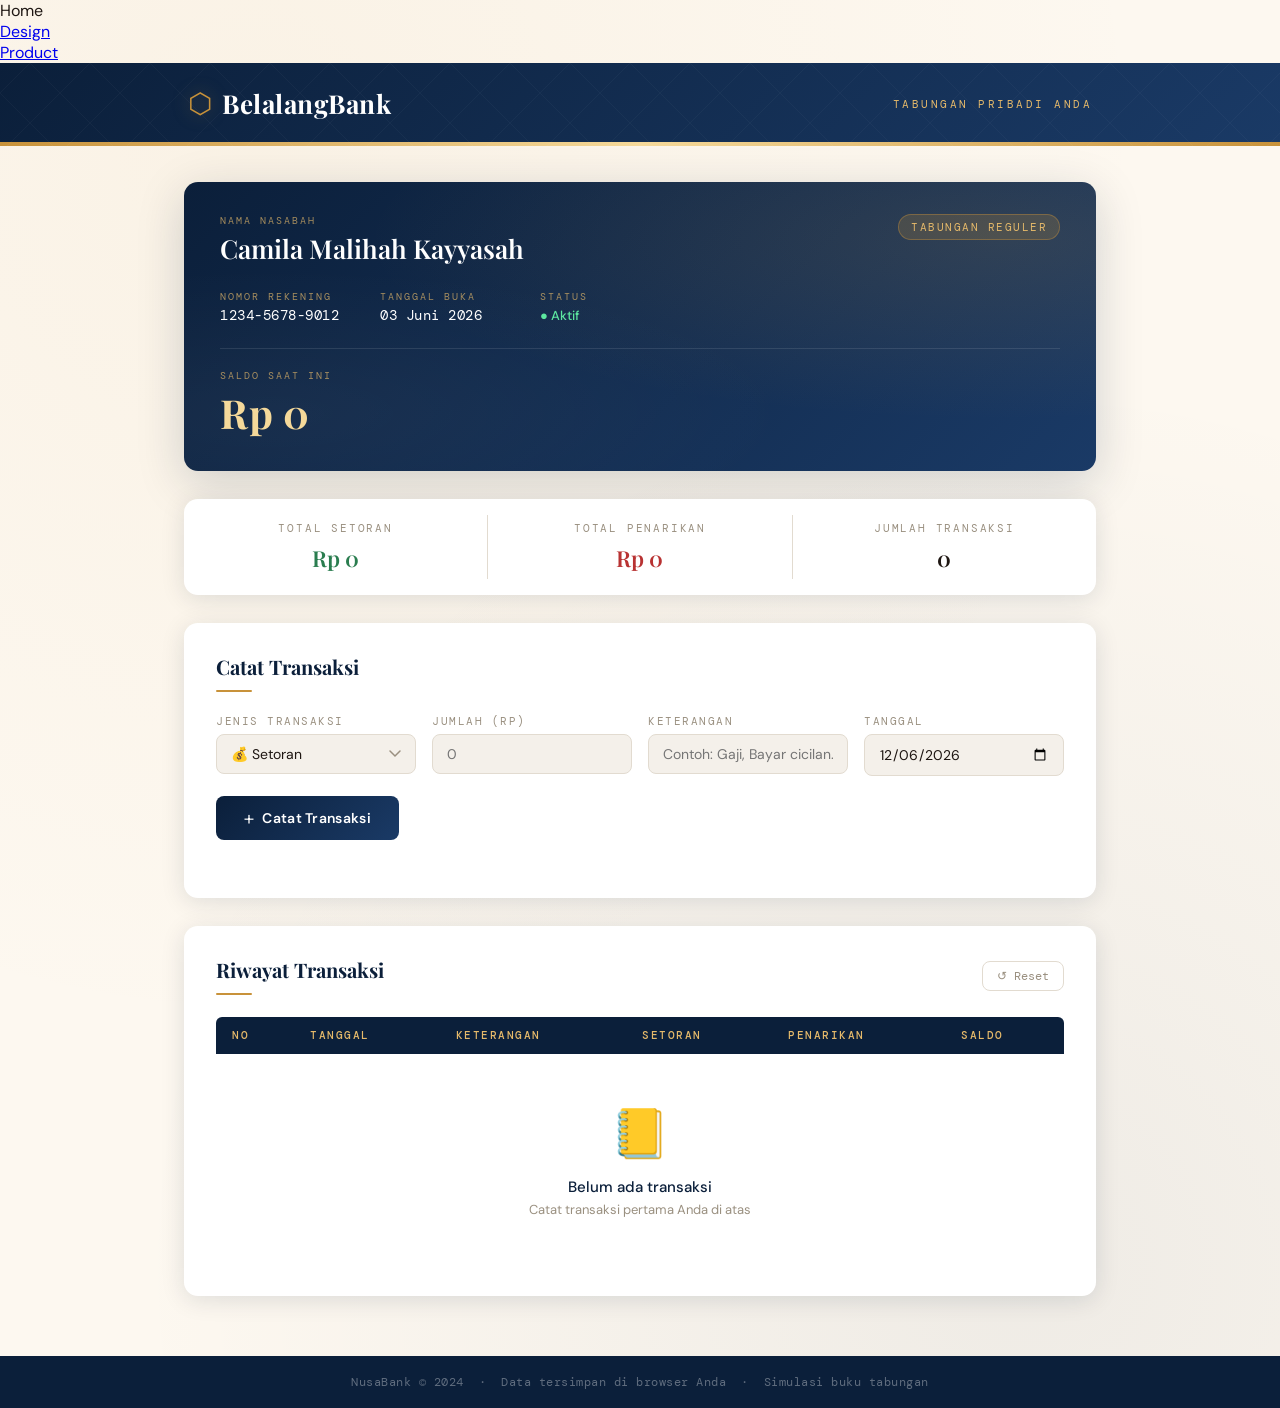
==== index.html @ 2fe3aa0e "Update index.html" ====
<!DOCTYPE html>
<html lang="id">
<head>
  <meta charset="UTF-8" />
  <meta name="viewport" content="width=device-width, initial-scale=1.0" />
  <title>Buku Tabungan – NusaBank</title>
  <link rel="stylesheet" href="style.css" />
  <link href="https://fonts.googleapis.com/css2?family=Playfair+Display:wght@400;600;700&family=DM+Mono:wght@300;400;500&family=DM+Sans:wght@300;400;500;600&display=swap" rel="stylesheet" />
</head>
<body>

<nav>
    <ul>
        <li><a>Home</a></li>
        <li><a href="design.html">Design</a></li>
        <li><a href="product.html">Product</a></li>
    </ul>
</nav>
  
        <!-- Load external JavaScript -->
        <script src="scripts.js"></script>
        
    </body>

</html>
  
  <!-- ═══════ HEADER ═══════ -->
  <header class="bank-header">
    <div class="header-inner">
      <div class="logo">
        <span class="logo-icon">⬡</span>
        <span class="logo-name">BelalangBank</span>
      </div>
      <div class="tagline">Tabungan Pribadi Anda</div>
    </div>
    <div class="header-strip"></div>
  </header>

  <main class="container">

    <!-- ═══════ KARTU AKUN ═══════ -->
    <section class="account-card">
      <div class="card-bg-pattern"></div>
      <div class="card-content">
        <div class="card-top">
          <div>
            <p class="label">Nama Nasabah</p>
            <h2 class="account-name" id="account-name"> Camila Malihah Kayyasah</h2>
          </div>
          <div class="account-badge">Tabungan Reguler</div>
        </div>
        <div class="card-mid">
          <div class="info-col">
            <p class="label">Nomor Rekening</p>
            <p class="mono" id="account-number">1234-5678-9012</p>
          </div>
          <div class="info-col">
            <p class="label">Tanggal Buka</p>
            <p class="mono" id="open-date">03 Juni 2026</p>
          </div>
          <div class="info-col">
            <p class="label">Status</p>
            <p class="status-active">● Aktif</p>
          </div>
        </div>
        <div class="saldo-wrap">
          <p class="label">Saldo Saat Ini</p>
          <p class="saldo" id="saldo-display">Rp 0</p>
        </div>
      </div>
    </section>

    <!-- ═══════ STATS ═══════ -->
    <section class="stats-row">
      <div class="stat-box">
        <p class="stat-label">Total Setoran</p>
        <p class="stat-value green" id="total-masuk">Rp 0</p>
      </div>
      <div class="stat-divider"></div>
      <div class="stat-box">
        <p class="stat-label">Total Penarikan</p>
        <p class="stat-value red" id="total-keluar">Rp 0</p>
      </div>
      <div class="stat-divider"></div>
      <div class="stat-box">
        <p class="stat-label">Jumlah Transaksi</p>
        <p class="stat-value" id="jumlah-transaksi">0</p>
      </div>
    </section>

    <!-- ═══════ FORM TRANSAKSI ═══════ -->
    <section class="form-section">
      <h3 class="section-title">Catat Transaksi</h3>
      <div class="form-grid">
        <div class="form-group">
          <label for="jenis">Jenis Transaksi</label>
          <select id="jenis">
            <option value="setoran">💰 Setoran</option>
            <option value="penarikan">💸 Penarikan</option>
          </select>
        </div>
        <div class="form-group">
          <label for="jumlah">Jumlah (Rp)</label>
          <input type="number" id="jumlah" placeholder="0" min="1000" step="1000" />
        </div>
        <div class="form-group">
          <label for="keterangan">Keterangan</label>
          <input type="text" id="keterangan" placeholder="Contoh: Gaji, Bayar cicilan..." maxlength="60" />
        </div>
        <div class="form-group">
          <label for="tanggal">Tanggal</label>
          <input type="date" id="tanggal" />
        </div>
      </div>
      <button class="btn-catat" id="btn-catat" onclick="tambahTransaksi()">
        <span class="btn-icon">+</span> Catat Transaksi
      </button>
      <p class="form-error" id="form-error"></p>
    </section>

    <!-- ═══════ RIWAYAT ═══════ -->
    <section class="riwayat-section">
      <div class="riwayat-header">
        <h3 class="section-title" style="margin:0">Riwayat Transaksi</h3>
        <button class="btn-reset" onclick="resetData()" title="Reset semua data">↺ Reset</button>
      </div>

      <!-- Tabel seperti buku tabungan asli -->
      <div class="table-wrap">
        <table class="passbook-table">
          <thead>
            <tr>
              <th>No</th>
              <th>Tanggal</th>
              <th>Keterangan</th>
              <th>Setoran</th>
              <th>Penarikan</th>
              <th>Saldo</th>
            </tr>
          </thead>
          <tbody id="tabel-transaksi">
            <!-- diisi JS -->
          </tbody>
        </table>
        <div class="empty-state" id="empty-state">
          <div class="empty-icon">📒</div>
          <p>Belum ada transaksi</p>
          <span>Catat transaksi pertama Anda di atas</span>
        </div>
      </div>
    </section>

  </main>

  <!-- ═══════ TOAST ═══════ -->
  <div class="toast" id="toast"></div>

  <!-- ═══════ FOOTER ═══════ -->
  <footer class="bank-footer">
    <p>NusaBank © 2024 &nbsp;·&nbsp; Data tersimpan di browser Anda &nbsp;·&nbsp; Simulasi buku tabungan</p>
  </footer>

  <script src="script.js"></script>
</body>
</html>
---- style.css ----
:root {
  --navy:    #0b1f3a;
  --navy-2:  #112a4d;
  --navy-3:  #1a3a66;
  --gold:    #c8923a;
  --gold-l:  #e5b96a;
  --gold-xl: #f5d99a;
  --cream:   #fdf8f0;
  --white:   #ffffff;
  --green:   #2a7d4f;
  --red:     #b83232;
  --gray-1:  #f4f0ea;
  --gray-2:  #e2dbd0;
  --gray-3:  #9a9080;
  --text:    #1e1612;
  --shadow:  0 4px 24px rgba(11,31,58,.12);
  --shadow-lg: 0 12px 48px rgba(11,31,58,.18);
  --radius:  14px;
  --radius-sm: 8px;
}

*, *::before, *::after { box-sizing: border-box; margin: 0; padding: 0; }

html { scroll-behavior: smooth; }

body {
  font-family: 'DM Sans', sans-serif;
  background: var(--cream);
  color: var(--text);
  min-height: 100vh;
  background-image:
    radial-gradient(circle at 20% 10%, rgba(200,146,58,.06) 0%, transparent 55%),
    radial-gradient(circle at 80% 90%, rgba(11,31,58,.06) 0%, transparent 55%);
}

/* ── HEADER ─────────────────────────── */
.bank-header {
  background: linear-gradient(135deg, var(--navy) 0%, var(--navy-3) 100%);
  padding: 22px 0 0;
  position: relative;
  overflow: hidden;
}
/* Place your CSS styles in this file */

.bank-header::before {
  content: '';
  position: absolute;
  inset: 0;
  background: url("data:image/svg+xml,%3Csvg width='60' height='60' xmlns='http://www.w3.org/2000/svg'%3E%3Cpath d='M30 0L60 30 30 60 0 30Z' fill='none' stroke='rgba(255,255,255,.03)' stroke-width='1'/%3E%3C/svg%3E");
  background-size: 60px 60px;
}
.header-inner {
  max-width: 960px;
  margin: 0 auto;
  padding: 0 28px 20px;
  display: flex;
  align-items: center;
  justify-content: space-between;
  position: relative;
}
.logo {
  display: flex;
  align-items: center;
  gap: 10px;
}
.logo-icon {
  font-size: 28px;
  color: var(--gold);
  filter: drop-shadow(0 0 8px rgba(200,146,58,.5));
}
.logo-name {
  font-family: 'Playfair Display', serif;
  font-size: 26px;
  font-weight: 700;
  color: var(--white);
  letter-spacing: .5px;
}
.tagline {
  font-family: 'DM Mono', monospace;
  font-size: 11px;
  color: var(--gold-l);
  letter-spacing: 2.5px;
  text-transform: uppercase;
}
.header-strip {
  height: 4px;
  background: linear-gradient(90deg, var(--gold), var(--gold-xl), var(--gold));
}

/* ── LAYOUT ──────────────────────────── */
.container {
  max-width: 960px;
  margin: 0 auto;
  padding: 36px 24px 60px;
  display: flex;
  flex-direction: column;
  gap: 28px;
}

/* ── ACCOUNT CARD ────────────────────── */
.account-card {
  background: linear-gradient(135deg, var(--navy) 0%, var(--navy-3) 100%);
  border-radius: var(--radius);
  overflow: hidden;
  position: relative;
  box-shadow: var(--shadow-lg);
  animation: slideDown .5s ease both;
}
@keyframes slideDown {
  from { opacity: 0; transform: translateY(-20px); }
  to   { opacity: 1; transform: translateY(0); }
}
.card-bg-pattern {
  position: absolute;
  inset: 0;
  background:
    radial-gradient(ellipse at 90% 20%, rgba(200,146,58,.15) 0%, transparent 55%),
    radial-gradient(ellipse at 10% 80%, rgba(255,255,255,.04) 0%, transparent 45%);
  pointer-events: none;
}
.card-content {
  position: relative;
  padding: 32px 36px;
  display: flex;
  flex-direction: column;
  gap: 24px;
}
.card-top {
  display: flex;
  align-items: flex-start;
  justify-content: space-between;
  gap: 16px;
}
.account-name {
  font-family: 'Playfair Display', serif;
  font-size: 26px;
  color: var(--white);
  font-weight: 600;
  margin-top: 4px;
}
.account-badge {
  background: rgba(200,146,58,.2);
  border: 1px solid rgba(200,146,58,.4);
  color: var(--gold-l);
  font-size: 11px;
  letter-spacing: 1.5px;
  text-transform: uppercase;
  padding: 5px 12px;
  border-radius: 20px;
  white-space: nowrap;
  font-family: 'DM Mono', monospace;
}
.card-mid {
  display: flex;
  gap: 40px;
  flex-wrap: wrap;
}
.info-col { min-width: 120px; }
.label {
  font-size: 10px;
  letter-spacing: 2px;
  text-transform: uppercase;
  color: var(--gold-l);
  opacity: .7;
  margin-bottom: 4px;
  font-family: 'DM Mono', monospace;
}
.account-card .label { color: var(--gold-l); }
.mono {
  font-family: 'DM Mono', monospace;
  font-size: 13.5px;
  color: var(--white);
  letter-spacing: .5px;
}
.status-active {
  color: #5de8a0;
  font-size: 13px;
  font-weight: 500;
  margin-top: 2px;
}
.saldo-wrap {
  border-top: 1px solid rgba(255,255,255,.1);
  padding-top: 20px;
}
.saldo {
  font-family: 'Playfair Display', serif;
  font-size: 40px;
  font-weight: 700;
  color: var(--gold-xl);
  letter-spacing: .5px;
  transition: all .4s ease;
}

/* ── STATS ───────────────────────────── */
.stats-row {
  display: flex;
  background: var(--white);
  border-radius: var(--radius);
  box-shadow: var(--shadow);
  overflow: hidden;
  animation: fadeIn .6s .1s ease both;
}
@keyframes fadeIn {
  from { opacity: 0; transform: translateY(12px); }
  to   { opacity: 1; transform: translateY(0); }
}
.stat-box {
  flex: 1;
  padding: 22px 24px;
  text-align: center;
}
.stat-label {
  font-size: 11px;
  letter-spacing: 1.8px;
  text-transform: uppercase;
  color: var(--gray-3);
  font-family: 'DM Mono', monospace;
  margin-bottom: 8px;
}
.stat-value {
  font-family: 'Playfair Display', serif;
  font-size: 22px;
  font-weight: 600;
  color: var(--text);
  transition: transform .3s ease;
}
.stat-value.green { color: var(--green); }
.stat-value.red   { color: var(--red); }
.stat-divider {
  width: 1px;
  background: var(--gray-2);
  margin: 16px 0;
}

/* ── FORM SECTION ────────────────────── */
.form-section {
  background: var(--white);
  border-radius: var(--radius);
  padding: 30px 32px;
  box-shadow: var(--shadow);
  animation: fadeIn .6s .15s ease both;
}
.section-title {
  font-family: 'Playfair Display', serif;
  font-size: 20px;
  color: var(--navy);
  margin-bottom: 22px;
  position: relative;
  padding-bottom: 12px;
}
.section-title::after {
  content: '';
  position: absolute;
  bottom: 0; left: 0;
  width: 36px; height: 2px;
  background: var(--gold);
  border-radius: 2px;
}
.form-grid {
  display: grid;
  grid-template-columns: repeat(auto-fit, minmax(180px, 1fr));
  gap: 16px;
  margin-bottom: 20px;
}
.form-group { display: flex; flex-direction: column; gap: 6px; }
.form-group label {
  font-size: 11px;
  letter-spacing: 1.5px;
  text-transform: uppercase;
  color: var(--gray-3);
  font-family: 'DM Mono', monospace;
}
.form-group input,
.form-group select {
  border: 1.5px solid var(--gray-2);
  border-radius: var(--radius-sm);
  padding: 10px 14px;
  font-family: 'DM Sans', sans-serif;
  font-size: 14px;
  color: var(--text);
  background: var(--gray-1);
  outline: none;
  transition: border-color .2s, box-shadow .2s, background .2s;
  appearance: none;
}
.form-group input:focus,
.form-group select:focus {
  border-color: var(--gold);
  background: var(--white);
  box-shadow: 0 0 0 3px rgba(200,146,58,.12);
}
.form-group select {
  background-image: url("data:image/svg+xml,%3Csvg xmlns='http://www.w3.org/2000/svg' width='12' height='8' viewBox='0 0 12 8'%3E%3Cpath d='M1 1l5 5 5-5' stroke='%239a9080' stroke-width='1.5' fill='none' stroke-linecap='round'/%3E%3C/svg%3E");
  background-repeat: no-repeat;
  background-position: right 14px center;
  padding-right: 38px;
}
.btn-catat {
  display: flex;
  align-items: center;
  gap: 8px;
  background: linear-gradient(135deg, var(--navy) 0%, var(--navy-3) 100%);
  color: var(--white);
  border: none;
  border-radius: var(--radius-sm);
  padding: 12px 28px;
  font-family: 'DM Sans', sans-serif;
  font-size: 14px;
  font-weight: 600;
  cursor: pointer;
  letter-spacing: .3px;
  transition: transform .2s, box-shadow .2s, background .2s;
  position: relative;
  overflow: hidden;
}
.btn-catat::after {
  content: '';
  position: absolute;
  inset: 0;
  background: linear-gradient(135deg, rgba(200,146,58,.25), transparent);
  opacity: 0;
  transition: opacity .2s;
}
.btn-catat:hover { transform: translateY(-2px); box-shadow: 0 6px 20px rgba(11,31,58,.25); }
.btn-catat:hover::after { opacity: 1; }
.btn-catat:active { transform: translateY(0); }
.btn-icon {
  font-size: 20px;
  font-weight: 300;
  line-height: 1;
}
.form-error {
  margin-top: 10px;
  font-size: 13px;
  color: var(--red);
  min-height: 18px;
  transition: opacity .2s;
}

/* ── RIWAYAT TABLE ───────────────────── */
.riwayat-section {
  background: var(--white);
  border-radius: var(--radius);
  padding: 30px 32px;
  box-shadow: var(--shadow);
  animation: fadeIn .6s .2s ease both;
}
.riwayat-header {
  display: flex;
  align-items: center;
  justify-content: space-between;
  margin-bottom: 22px;
}
.btn-reset {
  background: none;
  border: 1.5px solid var(--gray-2);
  color: var(--gray-3);
  border-radius: var(--radius-sm);
  padding: 6px 14px;
  font-size: 12px;
  font-family: 'DM Mono', monospace;
  cursor: pointer;
  transition: all .2s;
}
.btn-reset:hover { border-color: var(--red); color: var(--red); background: rgba(184,50,50,.05); }
.table-wrap { overflow-x: auto; }
.passbook-table {
  width: 100%;
  border-collapse: collapse;
  font-size: 13.5px;
}
.passbook-table thead tr {
  background: var(--navy);
}
.passbook-table thead th {
  color: var(--gold-l);
  font-family: 'DM Mono', monospace;
  font-size: 10.5px;
  font-weight: 500;
  letter-spacing: 1.5px;
  text-transform: uppercase;
  padding: 12px 16px;
  text-align: left;
  white-space: nowrap;
}
.passbook-table thead th:first-child { border-radius: 6px 0 0 0; }
.passbook-table thead th:last-child  { border-radius: 0 6px 0 0; }
.passbook-table tbody tr {
  border-bottom: 1px solid var(--gray-2);
  transition: background .15s;
  animation: rowIn .3s ease both;
}
@keyframes rowIn {
  from { opacity: 0; transform: translateX(-8px); }
  to   { opacity: 1; transform: translateX(0); }
}
.passbook-table tbody tr:hover { background: var(--gray-1); }
.passbook-table tbody tr:last-child { border-bottom: none; }
.passbook-table td {
  padding: 13px 16px;
  color: var(--text);
  vertical-align: middle;
}
.passbook-table td:first-child {
  font-family: 'DM Mono', monospace;
  color: var(--gray-3);
  font-size: 12px;
}
.passbook-table .td-date {
  font-family: 'DM Mono', monospace;
  font-size: 12.5px;
  white-space: nowrap;
}
.passbook-table .td-setoran { color: var(--green); font-family: 'DM Mono', monospace; font-weight: 500; }
.passbook-table .td-penarikan { color: var(--red); font-family: 'DM Mono', monospace; font-weight: 500; }
.passbook-table .td-saldo {
  font-family: 'DM Mono', monospace;
  font-weight: 500;
  color: var(--navy);
}
.passbook-table .td-ket { max-width: 180px; }

/* ── EMPTY STATE ─────────────────────── */
.empty-state {
  text-align: center;
  padding: 48px 20px;
  display: none;
}
.empty-state.show { display: block; }
.empty-icon { font-size: 48px; margin-bottom: 12px; }
.empty-state p { color: var(--navy); font-weight: 500; font-size: 15px; }
.empty-state span { color: var(--gray-3); font-size: 13px; margin-top: 4px; display: block; }

/* ── TOAST ───────────────────────────── */
.toast {
  position: fixed;
  bottom: 32px; left: 50%;
  transform: translateX(-50%) translateY(20px);
  background: var(--navy);
  color: var(--white);
  padding: 12px 24px;
  border-radius: 40px;
  font-size: 14px;
  opacity: 0;
  pointer-events: none;
  transition: opacity .3s, transform .3s;
  z-index: 999;
  white-space: nowrap;
  border-left: 3px solid var(--gold);
}
.toast.show {
  opacity: 1;
  transform: translateX(-50%) translateY(0);
}

/* ── FOOTER ──────────────────────────── */
.bank-footer {
  background: var(--navy);
  color: rgba(255,255,255,.35);
  text-align: center;
  font-size: 12px;
  font-family: 'DM Mono', monospace;
  padding: 18px;
  letter-spacing: .5px;
}

/* ── RESPONSIVE ──────────────────────── */
@media (max-width: 680px) {
  .card-content { padding: 24px 20px; }
  .form-section, .riwayat-section { padding: 24px 18px; }
  .saldo { font-size: 30px; }
  .account-name { font-size: 20px; }
  .card-mid { gap: 20px; }
  .stats-row { flex-direction: column; }
  .stat-divider { width: 100%; height: 1px; margin: 0 16px; }
  .tagline { display: none; }
  .form-grid { grid-template-columns: 1fr 1fr; }
  .passbook-table thead th, .passbook-table td { padding: 10px 10px; font-size: 12px; }
}
@media (max-width: 400px) {
  .form-grid { grid-template-columns: 1fr; }
}
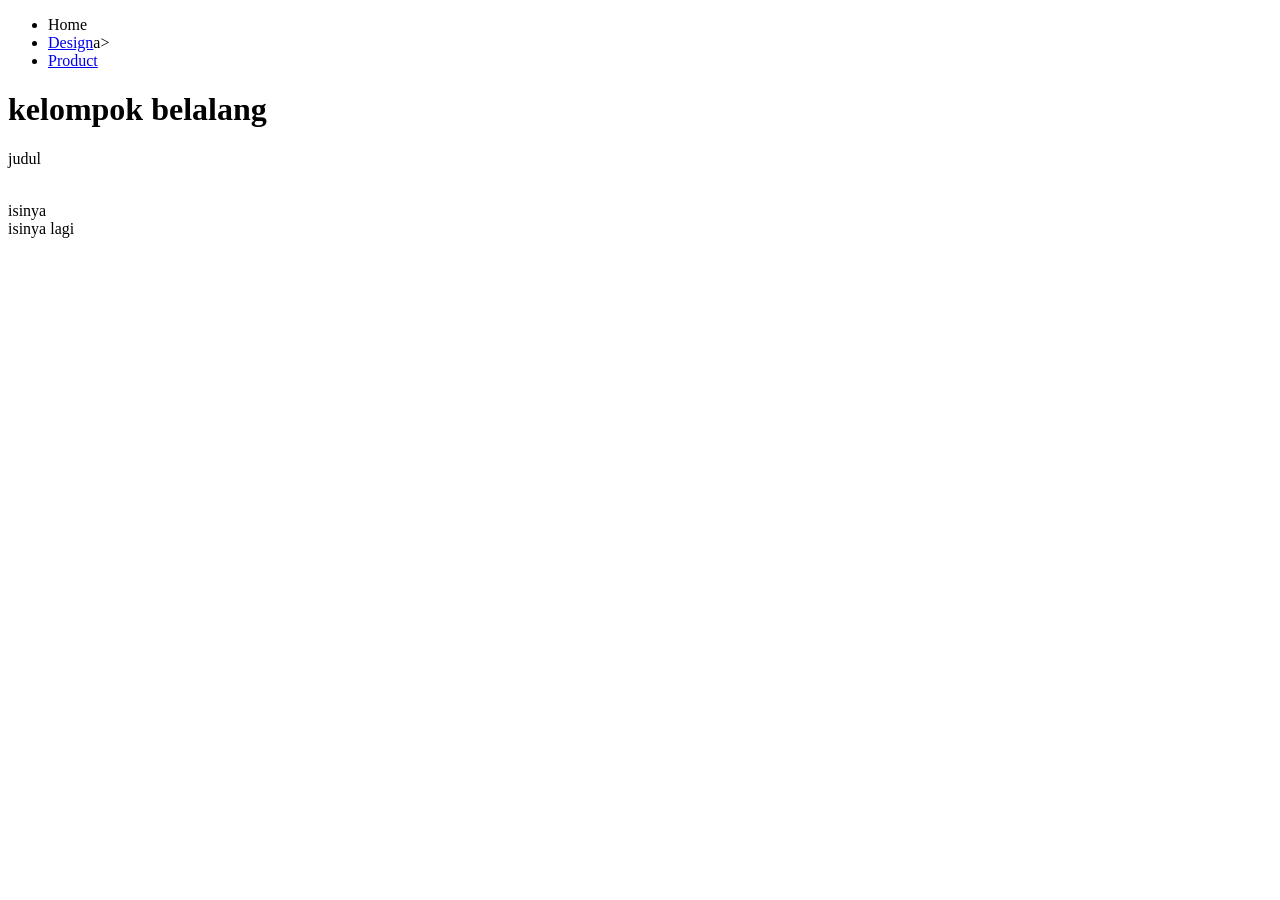
==== commit 8adc6b30: "Update index.html" ====
--- a/index.html
+++ b/index.html
@@ -1,165 +1,36 @@
-<!DOCTYPE html>
-<html lang="id">
-<head>
-  <meta charset="UTF-8" />
-  <meta name="viewport" content="width=device-width, initial-scale=1.0" />
-  <title>Buku Tabungan – NusaBank</title>
-  <link rel="stylesheet" href="style.css" />
-  <link href="https://fonts.googleapis.com/css2?family=Playfair+Display:wght@400;600;700&family=DM+Mono:wght@300;400;500&family=DM+Sans:wght@300;400;500;600&display=swap" rel="stylesheet" />
-</head>
-<body>
 
-<nav>
+<!doctype html>
+
+<html>
+    <head>
+        <meta charset="utf-8">
+
+        <title>Blank template</title>
+
+        <!-- Load external CSS styles -->
+        <link rel="stylesheet" href="styles.css">
+
+    </head>
+
+    <body>
     <ul>
         <li><a>Home</a></li>
-        <li><a href="design.html">Design</a></li>
-        <li><a href="product.html">Product</a></li>
+        <li><a href="design.html">Design</a>a></li>
+        <li><a href= "product.html">Product</a></li>
     </ul>
-</nav>
-  
+
+        <h1>kelompok belalang</h1>
+        <p> judul </p>
+        <br> isinya
+        <br> isinya lagi
+        </br>
+
+
+        
+
         <!-- Load external JavaScript -->
         <script src="scripts.js"></script>
         
     </body>
 
 </html>
-  
-  <!-- ═══════ HEADER ═══════ -->
-  <header class="bank-header">
-    <div class="header-inner">
-      <div class="logo">
-        <span class="logo-icon">⬡</span>
-        <span class="logo-name">BelalangBank</span>
-      </div>
-      <div class="tagline">Tabungan Pribadi Anda</div>
-    </div>
-    <div class="header-strip"></div>
-  </header>
-
-  <main class="container">
-
-    <!-- ═══════ KARTU AKUN ═══════ -->
-    <section class="account-card">
-      <div class="card-bg-pattern"></div>
-      <div class="card-content">
-        <div class="card-top">
-          <div>
-            <p class="label">Nama Nasabah</p>
-            <h2 class="account-name" id="account-name"> Camila Malihah Kayyasah</h2>
-          </div>
-          <div class="account-badge">Tabungan Reguler</div>
-        </div>
-        <div class="card-mid">
-          <div class="info-col">
-            <p class="label">Nomor Rekening</p>
-            <p class="mono" id="account-number">1234-5678-9012</p>
-          </div>
-          <div class="info-col">
-            <p class="label">Tanggal Buka</p>
-            <p class="mono" id="open-date">03 Juni 2026</p>
-          </div>
-          <div class="info-col">
-            <p class="label">Status</p>
-            <p class="status-active">● Aktif</p>
-          </div>
-        </div>
-        <div class="saldo-wrap">
-          <p class="label">Saldo Saat Ini</p>
-          <p class="saldo" id="saldo-display">Rp 0</p>
-        </div>
-      </div>
-    </section>
-
-    <!-- ═══════ STATS ═══════ -->
-    <section class="stats-row">
-      <div class="stat-box">
-        <p class="stat-label">Total Setoran</p>
-        <p class="stat-value green" id="total-masuk">Rp 0</p>
-      </div>
-      <div class="stat-divider"></div>
-      <div class="stat-box">
-        <p class="stat-label">Total Penarikan</p>
-        <p class="stat-value red" id="total-keluar">Rp 0</p>
-      </div>
-      <div class="stat-divider"></div>
-      <div class="stat-box">
-        <p class="stat-label">Jumlah Transaksi</p>
-        <p class="stat-value" id="jumlah-transaksi">0</p>
-      </div>
-    </section>
-
-    <!-- ═══════ FORM TRANSAKSI ═══════ -->
-    <section class="form-section">
-      <h3 class="section-title">Catat Transaksi</h3>
-      <div class="form-grid">
-        <div class="form-group">
-          <label for="jenis">Jenis Transaksi</label>
-          <select id="jenis">
-            <option value="setoran">💰 Setoran</option>
-            <option value="penarikan">💸 Penarikan</option>
-          </select>
-        </div>
-        <div class="form-group">
-          <label for="jumlah">Jumlah (Rp)</label>
-          <input type="number" id="jumlah" placeholder="0" min="1000" step="1000" />
-        </div>
-        <div class="form-group">
-          <label for="keterangan">Keterangan</label>
-          <input type="text" id="keterangan" placeholder="Contoh: Gaji, Bayar cicilan..." maxlength="60" />
-        </div>
-        <div class="form-group">
-          <label for="tanggal">Tanggal</label>
-          <input type="date" id="tanggal" />
-        </div>
-      </div>
-      <button class="btn-catat" id="btn-catat" onclick="tambahTransaksi()">
-        <span class="btn-icon">+</span> Catat Transaksi
-      </button>
-      <p class="form-error" id="form-error"></p>
-    </section>
-
-    <!-- ═══════ RIWAYAT ═══════ -->
-    <section class="riwayat-section">
-      <div class="riwayat-header">
-        <h3 class="section-title" style="margin:0">Riwayat Transaksi</h3>
-        <button class="btn-reset" onclick="resetData()" title="Reset semua data">↺ Reset</button>
-      </div>
-
-      <!-- Tabel seperti buku tabungan asli -->
-      <div class="table-wrap">
-        <table class="passbook-table">
-          <thead>
-            <tr>
-              <th>No</th>
-              <th>Tanggal</th>
-              <th>Keterangan</th>
-              <th>Setoran</th>
-              <th>Penarikan</th>
-              <th>Saldo</th>
-            </tr>
-          </thead>
-          <tbody id="tabel-transaksi">
-            <!-- diisi JS -->
-          </tbody>
-        </table>
-        <div class="empty-state" id="empty-state">
-          <div class="empty-icon">📒</div>
-          <p>Belum ada transaksi</p>
-          <span>Catat transaksi pertama Anda di atas</span>
-        </div>
-      </div>
-    </section>
-
-  </main>
-
-  <!-- ═══════ TOAST ═══════ -->
-  <div class="toast" id="toast"></div>
-
-  <!-- ═══════ FOOTER ═══════ -->
-  <footer class="bank-footer">
-    <p>NusaBank © 2024 &nbsp;·&nbsp; Data tersimpan di browser Anda &nbsp;·&nbsp; Simulasi buku tabungan</p>
-  </footer>
-
-  <script src="script.js"></script>
-</body>
-</html>
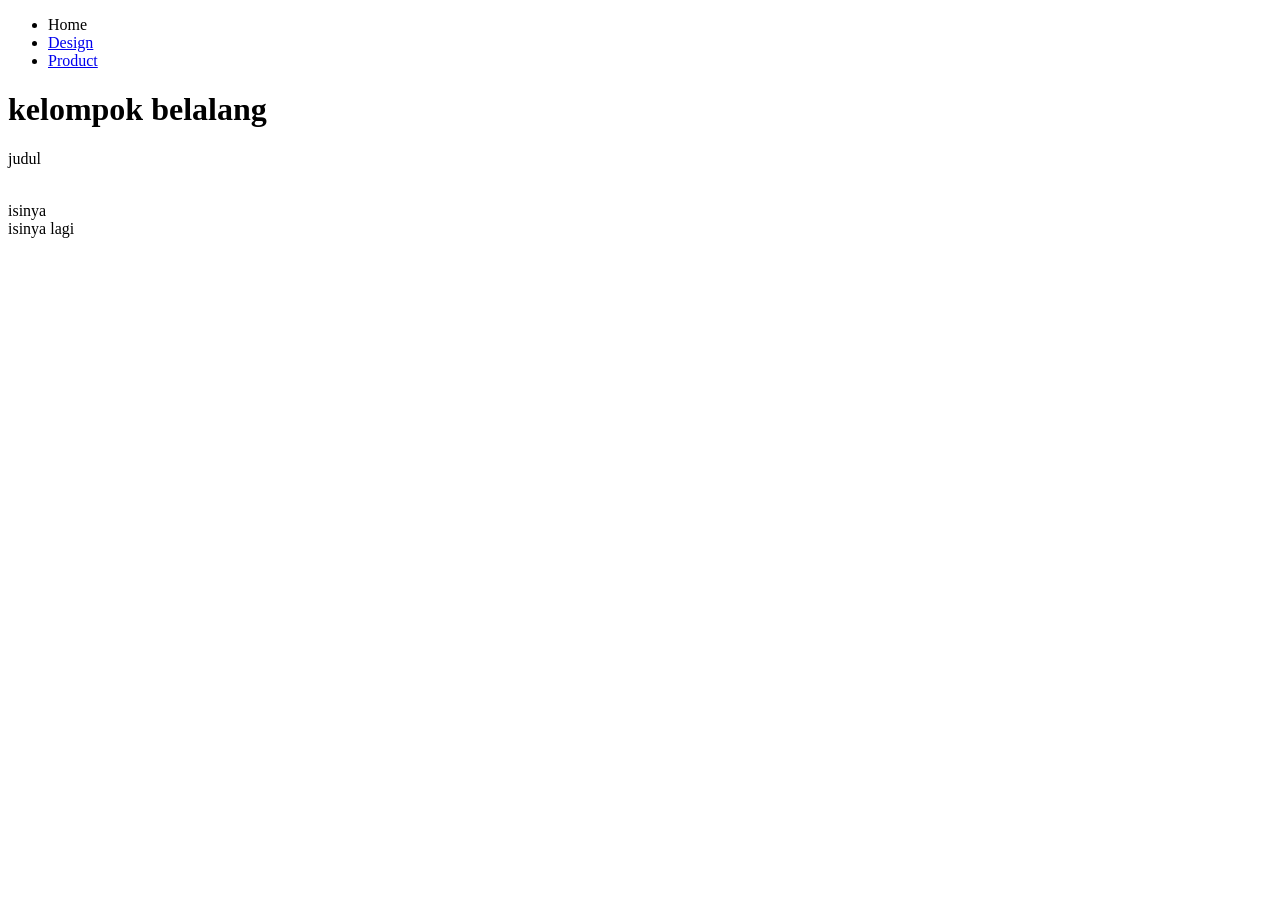
==== commit 5c3093c1: "Update index.html" ====
--- a/index.html
+++ b/index.html
@@ -14,8 +14,8 @@
 
     <body>
     <ul>
-        <li><a>Home</a></li>
-        <li><a href="design.html">Design</a>a></li>
+        <li>Home</li>
+        <li><a href="design.html">Design</a></li>
         <li><a href= "product.html">Product</a></li>
     </ul>
 
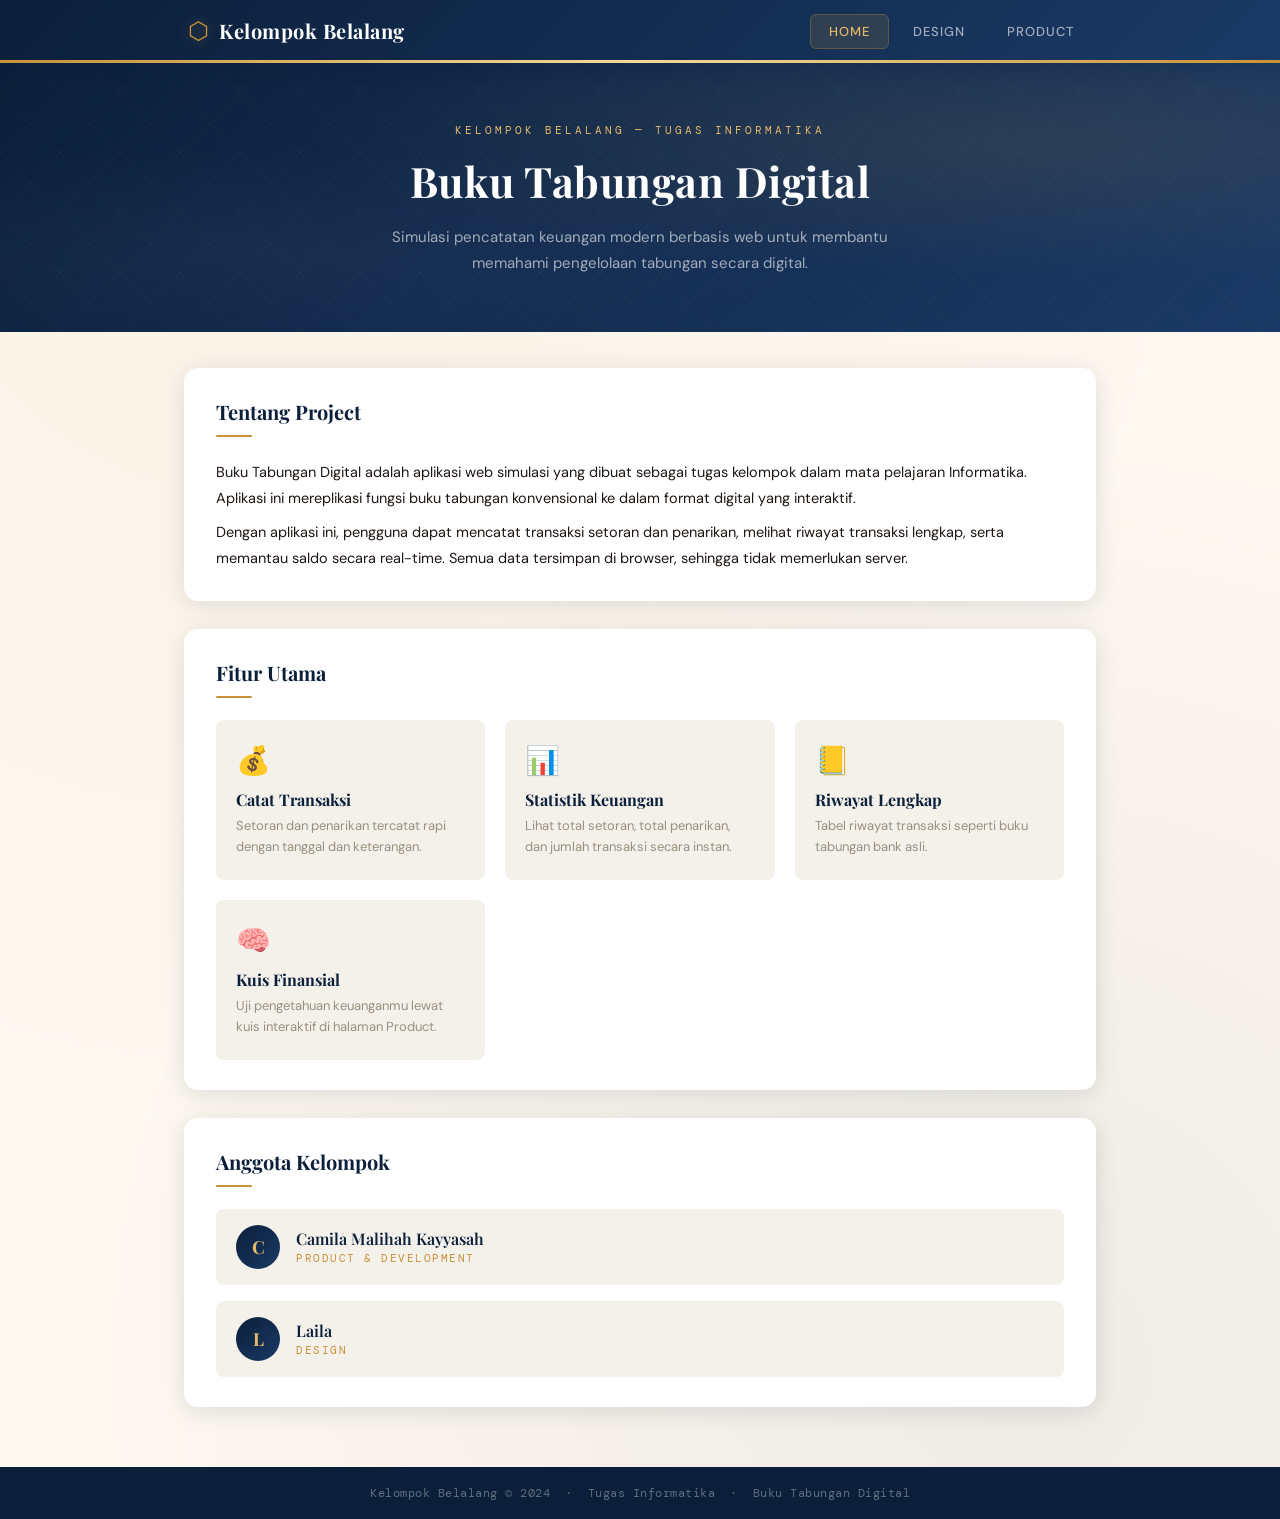
==== commit b9989218: "fix: perbaiki error HTML & tambah fitur kuis finansial - Fix referensi CSS/JS yang salah (styles.css" ====
--- a/index.html
+++ b/index.html
@@ -1,36 +1,109 @@
+<!DOCTYPE html>
+<html lang="id">
+<head>
+  <meta charset="UTF-8">
+  <meta name="viewport" content="width=device-width, initial-scale=1.0">
+  <title>Home – Buku Tabungan Digital</title>
+  <link rel="stylesheet" href="style.css">
+  <link href="https://fonts.googleapis.com/css2?family=Playfair+Display:wght@400;600;700&family=DM+Mono:wght@300;400;500&family=DM+Sans:wght@300;400;500;600&display=swap" rel="stylesheet">
+</head>
+<body>
 
-<!doctype html>
+<!-- ═══════ NAVBAR ═══════ -->
+<nav class="main-nav">
+  <div class="nav-inner">
+    <div class="nav-logo">
+      <span class="logo-icon">⬡</span>
+      <span class="logo-name">Kelompok Belalang</span>
+    </div>
+    <ul class="nav-links">
+      <li><a href="index.html" class="active">Home</a></li>
+      <li><a href="design.html">Design</a></li>
+      <li><a href="product.html">Product</a></li>
+    </ul>
+  </div>
+  <div class="nav-strip"></div>
+</nav>
 
-<html>
-    <head>
-        <meta charset="utf-8">
+<!-- ═══════ HERO SECTION ═══════ -->
+<section class="hero-section">
+  <div class="hero-bg-pattern"></div>
+  <div class="hero-content">
+    <p class="hero-label">Kelompok Belalang — Tugas Informatika</p>
+    <h1 class="hero-title">Buku Tabungan Digital</h1>
+    <p class="hero-subtitle">Simulasi pencatatan keuangan modern berbasis web untuk membantu memahami pengelolaan tabungan secara digital.</p>
+  </div>
+</section>
 
-        <title>Blank template</title>
+<!-- ═══════ MAIN CONTENT ═══════ -->
+<main class="page-container">
 
-        <!-- Load external CSS styles -->
-        <link rel="stylesheet" href="styles.css">
+  <!-- Card: Tentang Project -->
+  <section class="content-card">
+    <h2 class="section-title">Tentang Project</h2>
+    <p class="content-text">
+      Buku Tabungan Digital adalah aplikasi web simulasi yang dibuat sebagai tugas kelompok dalam mata pelajaran Informatika. Aplikasi ini mereplikasi fungsi buku tabungan konvensional ke dalam format digital yang interaktif.
+    </p>
+    <p class="content-text">
+      Dengan aplikasi ini, pengguna dapat mencatat transaksi setoran dan penarikan, melihat riwayat transaksi lengkap, serta memantau saldo secara real-time. Semua data tersimpan di browser, sehingga tidak memerlukan server.
+    </p>
+  </section>
 
-    </head>
+  <!-- Card: Fitur Utama -->
+  <section class="content-card">
+    <h2 class="section-title">Fitur Utama</h2>
+    <div class="feature-grid">
+      <div class="feature-item">
+        <span class="feature-icon">💰</span>
+        <h3>Catat Transaksi</h3>
+        <p>Setoran dan penarikan tercatat rapi dengan tanggal dan keterangan.</p>
+      </div>
+      <div class="feature-item">
+        <span class="feature-icon">📊</span>
+        <h3>Statistik Keuangan</h3>
+        <p>Lihat total setoran, total penarikan, dan jumlah transaksi secara instan.</p>
+      </div>
+      <div class="feature-item">
+        <span class="feature-icon">📒</span>
+        <h3>Riwayat Lengkap</h3>
+        <p>Tabel riwayat transaksi seperti buku tabungan bank asli.</p>
+      </div>
+      <div class="feature-item">
+        <span class="feature-icon">🧠</span>
+        <h3>Kuis Finansial</h3>
+        <p>Uji pengetahuan keuanganmu lewat kuis interaktif di halaman Product.</p>
+      </div>
+    </div>
+  </section>
 
-    <body>
-    <ul>
-        <li>Home</li>
-        <li><a href="design.html">Design</a></li>
-        <li><a href= "product.html">Product</a></li>
-    </ul>
+  <!-- Card: Anggota Kelompok -->
+  <section class="content-card">
+    <h2 class="section-title">Anggota Kelompok</h2>
+    <div class="member-list">
+      <div class="member-item">
+        <div class="member-avatar">C</div>
+        <div>
+          <p class="member-name">Camila Malihah Kayyasah</p>
+          <p class="member-role">Product & Development</p>
+        </div>
+      </div>
+      <div class="member-item">
+        <div class="member-avatar">L</div>
+        <div>
+          <p class="member-name">Laila</p>
+          <p class="member-role">Design</p>
+        </div>
+      </div>
+    </div>
+  </section>
 
-        <h1>kelompok belalang</h1>
-        <p> judul </p>
-        <br> isinya
-        <br> isinya lagi
-        </br>
+</main>
 
+<!-- ═══════ FOOTER ═══════ -->
+<footer class="bank-footer">
+  <p>Kelompok Belalang © 2024 &nbsp;·&nbsp; Tugas Informatika &nbsp;·&nbsp; Buku Tabungan Digital</p>
+</footer>
 
-        
-
-        <!-- Load external JavaScript -->
-        <script src="scripts.js"></script>
-        
-    </body>
-
+<script src="script.js"></script>
+</body>
 </html>
--- a/style.css
+++ b/style.css
@@ -0,0 +1,1003 @@
+:root {
+  --navy:    #0b1f3a;
+  --navy-2:  #112a4d;
+  --navy-3:  #1a3a66;
+  --gold:    #c8923a;
+  --gold-l:  #e5b96a;
+  --gold-xl: #f5d99a;
+  --cream:   #fdf8f0;
+  --white:   #ffffff;
+  --green:   #2a7d4f;
+  --red:     #b83232;
+  --gray-1:  #f4f0ea;
+  --gray-2:  #e2dbd0;
+  --gray-3:  #9a9080;
+  --text:    #1e1612;
+  --shadow:  0 4px 24px rgba(11,31,58,.12);
+  --shadow-lg: 0 12px 48px rgba(11,31,58,.18);
+  --radius:  14px;
+  --radius-sm: 8px;
+}
+
+*, *::before, *::after { box-sizing: border-box; margin: 0; padding: 0; }
+
+html { scroll-behavior: smooth; }
+
+body {
+  font-family: 'DM Sans', sans-serif;
+  background: var(--cream);
+  color: var(--text);
+  min-height: 100vh;
+  background-image:
+    radial-gradient(circle at 20% 10%, rgba(200,146,58,.06) 0%, transparent 55%),
+    radial-gradient(circle at 80% 90%, rgba(11,31,58,.06) 0%, transparent 55%);
+}
+
+/* ══════════════════════════════════════════
+   NAVBAR (semua halaman)
+   ══════════════════════════════════════════ */
+.main-nav {
+  background: linear-gradient(135deg, var(--navy) 0%, var(--navy-3) 100%);
+  position: sticky;
+  top: 0;
+  z-index: 100;
+  box-shadow: 0 2px 16px rgba(11,31,58,.2);
+}
+.nav-inner {
+  max-width: 960px;
+  margin: 0 auto;
+  padding: 0 28px;
+  display: flex;
+  align-items: center;
+  justify-content: space-between;
+  height: 60px;
+}
+.nav-logo {
+  display: flex;
+  align-items: center;
+  gap: 10px;
+}
+.nav-logo .logo-icon {
+  font-size: 24px;
+  color: var(--gold);
+  filter: drop-shadow(0 0 6px rgba(200,146,58,.5));
+}
+.nav-logo .logo-name {
+  font-family: 'Playfair Display', serif;
+  font-size: 20px;
+  font-weight: 700;
+  color: var(--white);
+  letter-spacing: .5px;
+}
+.nav-links {
+  list-style: none;
+  display: flex;
+  gap: 6px;
+}
+.nav-links li a {
+  text-decoration: none;
+  font-family: 'DM Sans', sans-serif;
+  font-size: 13px;
+  font-weight: 500;
+  letter-spacing: 1px;
+  text-transform: uppercase;
+  color: rgba(255,255,255,.6);
+  padding: 8px 18px;
+  border-radius: 6px;
+  transition: all .25s ease;
+}
+.nav-links li a:hover {
+  color: var(--white);
+  background: rgba(255,255,255,.08);
+}
+.nav-links li a.active {
+  color: var(--gold-l);
+  background: rgba(200,146,58,.15);
+  border: 1px solid rgba(200,146,58,.3);
+}
+.nav-strip {
+  height: 3px;
+  background: linear-gradient(90deg, var(--gold), var(--gold-xl), var(--gold));
+}
+
+/* ══════════════════════════════════════════
+   HERO SECTION (Home & Design)
+   ══════════════════════════════════════════ */
+.hero-section {
+  background: linear-gradient(135deg, var(--navy) 0%, var(--navy-2) 40%, var(--navy-3) 100%);
+  padding: 60px 28px 56px;
+  position: relative;
+  overflow: hidden;
+  text-align: center;
+}
+.hero-design {
+  background: linear-gradient(135deg, var(--navy-3) 0%, var(--navy) 60%, var(--navy-2) 100%);
+}
+.hero-bg-pattern {
+  position: absolute;
+  inset: 0;
+  background:
+    radial-gradient(ellipse at 80% 30%, rgba(200,146,58,.12) 0%, transparent 50%),
+    radial-gradient(ellipse at 20% 70%, rgba(255,255,255,.03) 0%, transparent 40%),
+    url("data:image/svg+xml,%3Csvg width='60' height='60' xmlns='http://www.w3.org/2000/svg'%3E%3Cpath d='M30 0L60 30 30 60 0 30Z' fill='none' stroke='rgba(255,255,255,.03)' stroke-width='1'/%3E%3C/svg%3E");
+  background-size: auto, auto, 60px 60px;
+  pointer-events: none;
+}
+.hero-content {
+  position: relative;
+  max-width: 640px;
+  margin: 0 auto;
+}
+.hero-label {
+  font-family: 'DM Mono', monospace;
+  font-size: 11px;
+  letter-spacing: 3px;
+  text-transform: uppercase;
+  color: var(--gold-l);
+  opacity: .8;
+  margin-bottom: 16px;
+  animation: fadeIn .6s ease both;
+}
+.hero-title {
+  font-family: 'Playfair Display', serif;
+  font-size: 42px;
+  font-weight: 700;
+  color: var(--white);
+  margin-bottom: 16px;
+  letter-spacing: .5px;
+  animation: slideDown .6s ease both;
+}
+.hero-subtitle {
+  font-size: 15px;
+  color: rgba(255,255,255,.6);
+  line-height: 1.7;
+  max-width: 500px;
+  margin: 0 auto;
+  animation: fadeIn .6s .15s ease both;
+}
+
+/* ══════════════════════════════════════════
+   PAGE CONTAINER (Home & Design)
+   ══════════════════════════════════════════ */
+.page-container {
+  max-width: 960px;
+  margin: 0 auto;
+  padding: 36px 24px 60px;
+  display: flex;
+  flex-direction: column;
+  gap: 28px;
+}
+
+/* ══════════════════════════════════════════
+   CONTENT CARDS (Home & Design)
+   ══════════════════════════════════════════ */
+.content-card {
+  background: var(--white);
+  border-radius: var(--radius);
+  padding: 30px 32px;
+  box-shadow: var(--shadow);
+  animation: fadeIn .6s ease both;
+}
+.content-card:nth-child(2) { animation-delay: .1s; }
+.content-card:nth-child(3) { animation-delay: .2s; }
+.content-text {
+  font-size: 14.5px;
+  line-height: 1.8;
+  color: var(--text);
+  margin-top: 8px;
+}
+.content-text strong { color: var(--navy); }
+.content-text em { color: var(--gold); font-style: italic; }
+
+/* ── Feature Grid ──────────────────────── */
+.feature-grid {
+  display: grid;
+  grid-template-columns: repeat(auto-fit, minmax(200px, 1fr));
+  gap: 20px;
+  margin-top: 16px;
+}
+.feature-item {
+  background: var(--gray-1);
+  border-radius: var(--radius-sm);
+  padding: 22px 20px;
+  transition: transform .2s, box-shadow .2s;
+}
+.feature-item:hover {
+  transform: translateY(-3px);
+  box-shadow: 0 6px 20px rgba(11,31,58,.1);
+}
+.feature-icon {
+  font-size: 28px;
+  display: block;
+  margin-bottom: 10px;
+}
+.feature-item h3 {
+  font-family: 'Playfair Display', serif;
+  font-size: 16px;
+  color: var(--navy);
+  margin-bottom: 6px;
+}
+.feature-item p {
+  font-size: 13px;
+  color: var(--gray-3);
+  line-height: 1.6;
+}
+
+/* ── Member List ───────────────────────── */
+.member-list {
+  display: flex;
+  flex-direction: column;
+  gap: 16px;
+  margin-top: 16px;
+}
+.member-item {
+  display: flex;
+  align-items: center;
+  gap: 16px;
+  background: var(--gray-1);
+  border-radius: var(--radius-sm);
+  padding: 16px 20px;
+  transition: transform .2s;
+}
+.member-item:hover { transform: translateX(4px); }
+.member-avatar {
+  width: 44px;
+  height: 44px;
+  border-radius: 50%;
+  background: linear-gradient(135deg, var(--navy), var(--navy-3));
+  color: var(--gold-l);
+  font-family: 'Playfair Display', serif;
+  font-size: 18px;
+  font-weight: 700;
+  display: flex;
+  align-items: center;
+  justify-content: center;
+  flex-shrink: 0;
+}
+.member-avatar.large {
+  width: 56px;
+  height: 56px;
+  font-size: 22px;
+}
+.member-name {
+  font-family: 'Playfair Display', serif;
+  font-size: 16px;
+  color: var(--navy);
+  font-weight: 600;
+}
+.member-role {
+  font-family: 'DM Mono', monospace;
+  font-size: 11px;
+  letter-spacing: 1.5px;
+  text-transform: uppercase;
+  color: var(--gold);
+  margin-top: 2px;
+}
+
+/* ── Color Palette (Design page) ─────── */
+.color-palette {
+  display: flex;
+  flex-wrap: wrap;
+  gap: 16px;
+  margin-top: 16px;
+}
+.color-swatch {
+  text-align: center;
+  min-width: 80px;
+}
+.swatch-circle {
+  width: 56px;
+  height: 56px;
+  border-radius: 50%;
+  margin: 0 auto 8px;
+  border: 3px solid var(--white);
+  box-shadow: 0 2px 10px rgba(0,0,0,.12);
+  transition: transform .2s;
+}
+.swatch-circle:hover { transform: scale(1.12); }
+.swatch-name {
+  font-size: 12px;
+  font-weight: 600;
+  color: var(--text);
+}
+.swatch-hex {
+  font-family: 'DM Mono', monospace;
+  font-size: 10.5px;
+  color: var(--gray-3);
+  margin-top: 2px;
+}
+
+/* ── Design Elements Grid ──────────────── */
+.design-elements {
+  display: grid;
+  grid-template-columns: repeat(auto-fit, minmax(220px, 1fr));
+  gap: 16px;
+  margin-top: 16px;
+}
+.design-element-item {
+  background: var(--gray-1);
+  border-radius: var(--radius-sm);
+  padding: 20px;
+  border-left: 3px solid var(--gold);
+  transition: transform .2s;
+}
+.design-element-item:hover { transform: translateY(-2px); }
+.design-element-item h3 {
+  font-family: 'Playfair Display', serif;
+  font-size: 15px;
+  color: var(--navy);
+  margin-bottom: 6px;
+}
+.design-element-item p {
+  font-size: 13px;
+  color: var(--gray-3);
+  line-height: 1.6;
+}
+
+/* ── Designer Card ─────────────────────── */
+.designer-card {
+  display: flex;
+  align-items: flex-start;
+  gap: 20px;
+  background: var(--gray-1);
+  border-radius: var(--radius-sm);
+  padding: 24px;
+  margin-top: 12px;
+}
+
+/* ══════════════════════════════════════════
+   PRODUCT PAGE – HEADER (BelalangBank)
+   ══════════════════════════════════════════ */
+.bank-header {
+  background: linear-gradient(135deg, var(--navy) 0%, var(--navy-3) 100%);
+  padding: 22px 0 0;
+  position: relative;
+  overflow: hidden;
+}
+.bank-header::before {
+  content: '';
+  position: absolute;
+  inset: 0;
+  background: url("data:image/svg+xml,%3Csvg width='60' height='60' xmlns='http://www.w3.org/2000/svg'%3E%3Cpath d='M30 0L60 30 30 60 0 30Z' fill='none' stroke='rgba(255,255,255,.03)' stroke-width='1'/%3E%3C/svg%3E");
+  background-size: 60px 60px;
+}
+.header-inner {
+  max-width: 960px;
+  margin: 0 auto;
+  padding: 0 28px 20px;
+  display: flex;
+  align-items: center;
+  justify-content: space-between;
+  position: relative;
+}
+.logo {
+  display: flex;
+  align-items: center;
+  gap: 10px;
+}
+.logo-icon {
+  font-size: 28px;
+  color: var(--gold);
+  filter: drop-shadow(0 0 8px rgba(200,146,58,.5));
+}
+.logo-name {
+  font-family: 'Playfair Display', serif;
+  font-size: 26px;
+  font-weight: 700;
+  color: var(--white);
+  letter-spacing: .5px;
+}
+.tagline {
+  font-family: 'DM Mono', monospace;
+  font-size: 11px;
+  color: var(--gold-l);
+  letter-spacing: 2.5px;
+  text-transform: uppercase;
+}
+.header-strip {
+  height: 4px;
+  background: linear-gradient(90deg, var(--gold), var(--gold-xl), var(--gold));
+}
+
+/* ══════════════════════════════════════════
+   LAYOUT
+   ══════════════════════════════════════════ */
+.container {
+  max-width: 960px;
+  margin: 0 auto;
+  padding: 36px 24px 60px;
+  display: flex;
+  flex-direction: column;
+  gap: 28px;
+}
+
+/* ══════════════════════════════════════════
+   ACCOUNT CARD
+   ══════════════════════════════════════════ */
+.account-card {
+  background: linear-gradient(135deg, var(--navy) 0%, var(--navy-3) 100%);
+  border-radius: var(--radius);
+  overflow: hidden;
+  position: relative;
+  box-shadow: var(--shadow-lg);
+  animation: slideDown .5s ease both;
+}
+@keyframes slideDown {
+  from { opacity: 0; transform: translateY(-20px); }
+  to   { opacity: 1; transform: translateY(0); }
+}
+.card-bg-pattern {
+  position: absolute;
+  inset: 0;
+  background:
+    radial-gradient(ellipse at 90% 20%, rgba(200,146,58,.15) 0%, transparent 55%),
+    radial-gradient(ellipse at 10% 80%, rgba(255,255,255,.04) 0%, transparent 45%);
+  pointer-events: none;
+}
+.card-content {
+  position: relative;
+  padding: 32px 36px;
+  display: flex;
+  flex-direction: column;
+  gap: 24px;
+}
+.card-top {
+  display: flex;
+  align-items: flex-start;
+  justify-content: space-between;
+  gap: 16px;
+}
+.account-name {
+  font-family: 'Playfair Display', serif;
+  font-size: 26px;
+  color: var(--white);
+  font-weight: 600;
+  margin-top: 4px;
+}
+.account-badge {
+  background: rgba(200,146,58,.2);
+  border: 1px solid rgba(200,146,58,.4);
+  color: var(--gold-l);
+  font-size: 11px;
+  letter-spacing: 1.5px;
+  text-transform: uppercase;
+  padding: 5px 12px;
+  border-radius: 20px;
+  white-space: nowrap;
+  font-family: 'DM Mono', monospace;
+}
+.card-mid {
+  display: flex;
+  gap: 40px;
+  flex-wrap: wrap;
+}
+.info-col { min-width: 120px; }
+.label {
+  font-size: 10px;
+  letter-spacing: 2px;
+  text-transform: uppercase;
+  color: var(--gold-l);
+  opacity: .7;
+  margin-bottom: 4px;
+  font-family: 'DM Mono', monospace;
+}
+.account-card .label { color: var(--gold-l); }
+.mono {
+  font-family: 'DM Mono', monospace;
+  font-size: 13.5px;
+  color: var(--white);
+  letter-spacing: .5px;
+}
+.status-active {
+  color: #5de8a0;
+  font-size: 13px;
+  font-weight: 500;
+  margin-top: 2px;
+}
+.saldo-wrap {
+  border-top: 1px solid rgba(255,255,255,.1);
+  padding-top: 20px;
+}
+.saldo {
+  font-family: 'Playfair Display', serif;
+  font-size: 40px;
+  font-weight: 700;
+  color: var(--gold-xl);
+  letter-spacing: .5px;
+  transition: all .4s ease;
+}
+
+/* ══════════════════════════════════════════
+   STATS
+   ══════════════════════════════════════════ */
+.stats-row {
+  display: flex;
+  background: var(--white);
+  border-radius: var(--radius);
+  box-shadow: var(--shadow);
+  overflow: hidden;
+  animation: fadeIn .6s .1s ease both;
+}
+@keyframes fadeIn {
+  from { opacity: 0; transform: translateY(12px); }
+  to   { opacity: 1; transform: translateY(0); }
+}
+.stat-box {
+  flex: 1;
+  padding: 22px 24px;
+  text-align: center;
+}
+.stat-label {
+  font-size: 11px;
+  letter-spacing: 1.8px;
+  text-transform: uppercase;
+  color: var(--gray-3);
+  font-family: 'DM Mono', monospace;
+  margin-bottom: 8px;
+}
+.stat-value {
+  font-family: 'Playfair Display', serif;
+  font-size: 22px;
+  font-weight: 600;
+  color: var(--text);
+  transition: transform .3s ease;
+}
+.stat-value.green { color: var(--green); }
+.stat-value.red   { color: var(--red); }
+.stat-divider {
+  width: 1px;
+  background: var(--gray-2);
+  margin: 16px 0;
+}
+
+/* ══════════════════════════════════════════
+   FORM SECTION
+   ══════════════════════════════════════════ */
+.form-section {
+  background: var(--white);
+  border-radius: var(--radius);
+  padding: 30px 32px;
+  box-shadow: var(--shadow);
+  animation: fadeIn .6s .15s ease both;
+}
+.section-title {
+  font-family: 'Playfair Display', serif;
+  font-size: 20px;
+  color: var(--navy);
+  margin-bottom: 22px;
+  position: relative;
+  padding-bottom: 12px;
+}
+.section-title::after {
+  content: '';
+  position: absolute;
+  bottom: 0; left: 0;
+  width: 36px; height: 2px;
+  background: var(--gold);
+  border-radius: 2px;
+}
+.form-grid {
+  display: grid;
+  grid-template-columns: repeat(auto-fit, minmax(180px, 1fr));
+  gap: 16px;
+  margin-bottom: 20px;
+}
+.form-group { display: flex; flex-direction: column; gap: 6px; }
+.form-group label {
+  font-size: 11px;
+  letter-spacing: 1.5px;
+  text-transform: uppercase;
+  color: var(--gray-3);
+  font-family: 'DM Mono', monospace;
+}
+.form-group input,
+.form-group select {
+  border: 1.5px solid var(--gray-2);
+  border-radius: var(--radius-sm);
+  padding: 10px 14px;
+  font-family: 'DM Sans', sans-serif;
+  font-size: 14px;
+  color: var(--text);
+  background: var(--gray-1);
+  outline: none;
+  transition: border-color .2s, box-shadow .2s, background .2s;
+  appearance: none;
+}
+.form-group input:focus,
+.form-group select:focus {
+  border-color: var(--gold);
+  background: var(--white);
+  box-shadow: 0 0 0 3px rgba(200,146,58,.12);
+}
+.form-group select {
+  background-image: url("data:image/svg+xml,%3Csvg xmlns='http://www.w3.org/2000/svg' width='12' height='8' viewBox='0 0 12 8'%3E%3Cpath d='M1 1l5 5 5-5' stroke='%239a9080' stroke-width='1.5' fill='none' stroke-linecap='round'/%3E%3C/svg%3E");
+  background-repeat: no-repeat;
+  background-position: right 14px center;
+  padding-right: 38px;
+}
+.btn-catat {
+  display: flex;
+  align-items: center;
+  gap: 8px;
+  background: linear-gradient(135deg, var(--navy) 0%, var(--navy-3) 100%);
+  color: var(--white);
+  border: none;
+  border-radius: var(--radius-sm);
+  padding: 12px 28px;
+  font-family: 'DM Sans', sans-serif;
+  font-size: 14px;
+  font-weight: 600;
+  cursor: pointer;
+  letter-spacing: .3px;
+  transition: transform .2s, box-shadow .2s, background .2s;
+  position: relative;
+  overflow: hidden;
+}
+.btn-catat::after {
+  content: '';
+  position: absolute;
+  inset: 0;
+  background: linear-gradient(135deg, rgba(200,146,58,.25), transparent);
+  opacity: 0;
+  transition: opacity .2s;
+}
+.btn-catat:hover { transform: translateY(-2px); box-shadow: 0 6px 20px rgba(11,31,58,.25); }
+.btn-catat:hover::after { opacity: 1; }
+.btn-catat:active { transform: translateY(0); }
+.btn-icon {
+  font-size: 20px;
+  font-weight: 300;
+  line-height: 1;
+}
+.form-error {
+  margin-top: 10px;
+  font-size: 13px;
+  color: var(--red);
+  min-height: 18px;
+  transition: opacity .2s;
+}
+
+/* ══════════════════════════════════════════
+   RIWAYAT TABLE
+   ══════════════════════════════════════════ */
+.riwayat-section {
+  background: var(--white);
+  border-radius: var(--radius);
+  padding: 30px 32px;
+  box-shadow: var(--shadow);
+  animation: fadeIn .6s .2s ease both;
+}
+.riwayat-header {
+  display: flex;
+  align-items: center;
+  justify-content: space-between;
+  margin-bottom: 22px;
+}
+.btn-reset {
+  background: none;
+  border: 1.5px solid var(--gray-2);
+  color: var(--gray-3);
+  border-radius: var(--radius-sm);
+  padding: 6px 14px;
+  font-size: 12px;
+  font-family: 'DM Mono', monospace;
+  cursor: pointer;
+  transition: all .2s;
+}
+.btn-reset:hover { border-color: var(--red); color: var(--red); background: rgba(184,50,50,.05); }
+.table-wrap { overflow-x: auto; }
+.passbook-table {
+  width: 100%;
+  border-collapse: collapse;
+  font-size: 13.5px;
+}
+.passbook-table thead tr {
+  background: var(--navy);
+}
+.passbook-table thead th {
+  color: var(--gold-l);
+  font-family: 'DM Mono', monospace;
+  font-size: 10.5px;
+  font-weight: 500;
+  letter-spacing: 1.5px;
+  text-transform: uppercase;
+  padding: 12px 16px;
+  text-align: left;
+  white-space: nowrap;
+}
+.passbook-table thead th:first-child { border-radius: 6px 0 0 0; }
+.passbook-table thead th:last-child  { border-radius: 0 6px 0 0; }
+.passbook-table tbody tr {
+  border-bottom: 1px solid var(--gray-2);
+  transition: background .15s;
+  animation: rowIn .3s ease both;
+}
+@keyframes rowIn {
+  from { opacity: 0; transform: translateX(-8px); }
+  to   { opacity: 1; transform: translateX(0); }
+}
+.passbook-table tbody tr:hover { background: var(--gray-1); }
+.passbook-table tbody tr:last-child { border-bottom: none; }
+.passbook-table td {
+  padding: 13px 16px;
+  color: var(--text);
+  vertical-align: middle;
+}
+.passbook-table td:first-child {
+  font-family: 'DM Mono', monospace;
+  color: var(--gray-3);
+  font-size: 12px;
+}
+.passbook-table .td-date {
+  font-family: 'DM Mono', monospace;
+  font-size: 12.5px;
+  white-space: nowrap;
+}
+.passbook-table .td-setoran { color: var(--green); font-family: 'DM Mono', monospace; font-weight: 500; }
+.passbook-table .td-penarikan { color: var(--red); font-family: 'DM Mono', monospace; font-weight: 500; }
+.passbook-table .td-saldo {
+  font-family: 'DM Mono', monospace;
+  font-weight: 500;
+  color: var(--navy);
+}
+.passbook-table .td-ket { max-width: 180px; }
+
+/* ══════════════════════════════════════════
+   EMPTY STATE
+   ══════════════════════════════════════════ */
+.empty-state {
+  text-align: center;
+  padding: 48px 20px;
+  display: none;
+}
+.empty-state.show { display: block; }
+.empty-icon { font-size: 48px; margin-bottom: 12px; }
+.empty-state p { color: var(--navy); font-weight: 500; font-size: 15px; }
+.empty-state span { color: var(--gray-3); font-size: 13px; margin-top: 4px; display: block; }
+
+/* ══════════════════════════════════════════
+   KUIS FINANSIAL
+   ══════════════════════════════════════════ */
+.quiz-section {
+  background: var(--white);
+  border-radius: var(--radius);
+  padding: 30px 32px;
+  box-shadow: var(--shadow);
+  animation: fadeIn .6s .25s ease both;
+}
+.quiz-intro {
+  font-size: 14px;
+  color: var(--gray-3);
+  line-height: 1.7;
+  margin-bottom: 24px;
+}
+.quiz-questions {
+  display: flex;
+  flex-direction: column;
+  gap: 20px;
+}
+.quiz-card {
+  background: var(--gray-1);
+  border-radius: var(--radius-sm);
+  padding: 24px;
+  border-left: 3px solid var(--navy-3);
+  transition: border-color .3s, background .3s;
+}
+.quiz-card.correct {
+  border-left-color: var(--green);
+  background: rgba(42,125,79,.04);
+}
+.quiz-card.wrong {
+  border-left-color: var(--red);
+  background: rgba(184,50,50,.04);
+}
+.quiz-number {
+  font-family: 'DM Mono', monospace;
+  font-size: 10px;
+  letter-spacing: 2px;
+  text-transform: uppercase;
+  color: var(--gold);
+  margin-bottom: 8px;
+}
+.quiz-question {
+  font-size: 15px;
+  color: var(--navy);
+  font-weight: 500;
+  line-height: 1.6;
+  margin-bottom: 16px;
+}
+.quiz-question strong {
+  color: var(--navy);
+}
+.quiz-options {
+  display: flex;
+  flex-direction: column;
+  gap: 8px;
+}
+.quiz-option {
+  display: flex;
+  align-items: center;
+  gap: 12px;
+  padding: 10px 14px;
+  border-radius: 6px;
+  cursor: pointer;
+  transition: background .2s;
+  font-size: 13.5px;
+  color: var(--text);
+  line-height: 1.5;
+}
+.quiz-option:hover {
+  background: rgba(11,31,58,.04);
+}
+.quiz-option input[type="radio"] {
+  accent-color: var(--navy);
+  width: 16px;
+  height: 16px;
+  flex-shrink: 0;
+  cursor: pointer;
+}
+.quiz-option span {
+  flex: 1;
+}
+.quiz-feedback {
+  margin-top: 12px;
+  padding: 10px 14px;
+  border-radius: 6px;
+  font-size: 13px;
+  line-height: 1.6;
+  display: none;
+  animation: fadeIn .3s ease both;
+}
+.quiz-feedback.show {
+  display: block;
+}
+.quiz-feedback.correct-feedback {
+  background: rgba(42,125,79,.1);
+  color: var(--green);
+  border: 1px solid rgba(42,125,79,.2);
+}
+.quiz-feedback.wrong-feedback {
+  background: rgba(184,50,50,.08);
+  color: var(--red);
+  border: 1px solid rgba(184,50,50,.15);
+}
+
+/* Quiz Actions */
+.quiz-actions {
+  display: flex;
+  gap: 12px;
+  align-items: center;
+  margin-top: 24px;
+}
+.btn-quiz {
+  display: inline-flex;
+}
+.btn-reset-quiz {
+  border-color: var(--navy-3);
+  color: var(--navy-3);
+}
+.btn-reset-quiz:hover {
+  border-color: var(--navy);
+  color: var(--navy);
+  background: rgba(11,31,58,.05);
+}
+
+/* Quiz Result */
+.quiz-result {
+  margin-top: 16px;
+  padding: 20px 24px;
+  border-radius: var(--radius-sm);
+  text-align: center;
+  display: none;
+}
+.quiz-result.show {
+  display: block;
+  animation: fadeIn .4s ease both;
+}
+.quiz-result .result-score {
+  font-family: 'Playfair Display', serif;
+  font-size: 36px;
+  font-weight: 700;
+  margin-bottom: 6px;
+}
+.quiz-result .result-text {
+  font-size: 14px;
+  line-height: 1.6;
+}
+.quiz-result.score-great {
+  background: rgba(42,125,79,.1);
+  border: 1px solid rgba(42,125,79,.2);
+}
+.quiz-result.score-great .result-score { color: var(--green); }
+.quiz-result.score-great .result-text { color: var(--green); }
+
+.quiz-result.score-ok {
+  background: rgba(200,146,58,.1);
+  border: 1px solid rgba(200,146,58,.2);
+}
+.quiz-result.score-ok .result-score { color: var(--gold); }
+.quiz-result.score-ok .result-text { color: var(--gold); }
+
+.quiz-result.score-low {
+  background: rgba(184,50,50,.08);
+  border: 1px solid rgba(184,50,50,.15);
+}
+.quiz-result.score-low .result-score { color: var(--red); }
+.quiz-result.score-low .result-text { color: var(--red); }
+
+/* ══════════════════════════════════════════
+   TOAST
+   ══════════════════════════════════════════ */
+.toast {
+  position: fixed;
+  bottom: 32px; left: 50%;
+  transform: translateX(-50%) translateY(20px);
+  background: var(--navy);
+  color: var(--white);
+  padding: 12px 24px;
+  border-radius: 40px;
+  font-size: 14px;
+  opacity: 0;
+  pointer-events: none;
+  transition: opacity .3s, transform .3s;
+  z-index: 999;
+  white-space: nowrap;
+  border-left: 3px solid var(--gold);
+}
+.toast.show {
+  opacity: 1;
+  transform: translateX(-50%) translateY(0);
+}
+
+/* ══════════════════════════════════════════
+   FOOTER
+   ══════════════════════════════════════════ */
+.bank-footer {
+  background: var(--navy);
+  color: rgba(255,255,255,.35);
+  text-align: center;
+  font-size: 12px;
+  font-family: 'DM Mono', monospace;
+  padding: 18px;
+  letter-spacing: .5px;
+}
+
+/* ══════════════════════════════════════════
+   RESPONSIVE
+   ══════════════════════════════════════════ */
+@media (max-width: 680px) {
+  .nav-inner { padding: 0 16px; }
+  .nav-logo .logo-name { font-size: 16px; }
+  .nav-links li a { padding: 6px 12px; font-size: 11px; }
+
+  .hero-section { padding: 40px 20px 36px; }
+  .hero-title { font-size: 28px; }
+  .hero-subtitle { font-size: 13px; }
+
+  .page-container { padding: 24px 16px 40px; }
+  .content-card { padding: 24px 18px; }
+
+  .card-content { padding: 24px 20px; }
+  .form-section, .riwayat-section, .quiz-section { padding: 24px 18px; }
+  .saldo { font-size: 30px; }
+  .account-name { font-size: 20px; }
+  .card-mid { gap: 20px; }
+  .stats-row { flex-direction: column; }
+  .stat-divider { width: 100%; height: 1px; margin: 0 16px; }
+  .tagline { display: none; }
+  .form-grid { grid-template-columns: 1fr 1fr; }
+  .passbook-table thead th, .passbook-table td { padding: 10px 10px; font-size: 12px; }
+
+  .feature-grid { grid-template-columns: 1fr 1fr; }
+  .color-palette { justify-content: center; }
+  .design-elements { grid-template-columns: 1fr; }
+  .designer-card { flex-direction: column; align-items: center; text-align: center; }
+
+  .quiz-card { padding: 18px; }
+  .quiz-option { padding: 8px 10px; font-size: 12.5px; }
+}
+@media (max-width: 400px) {
+  .form-grid { grid-template-columns: 1fr; }
+  .feature-grid { grid-template-columns: 1fr; }
+  .nav-links li a { padding: 6px 8px; font-size: 10px; letter-spacing: .5px; }
+}
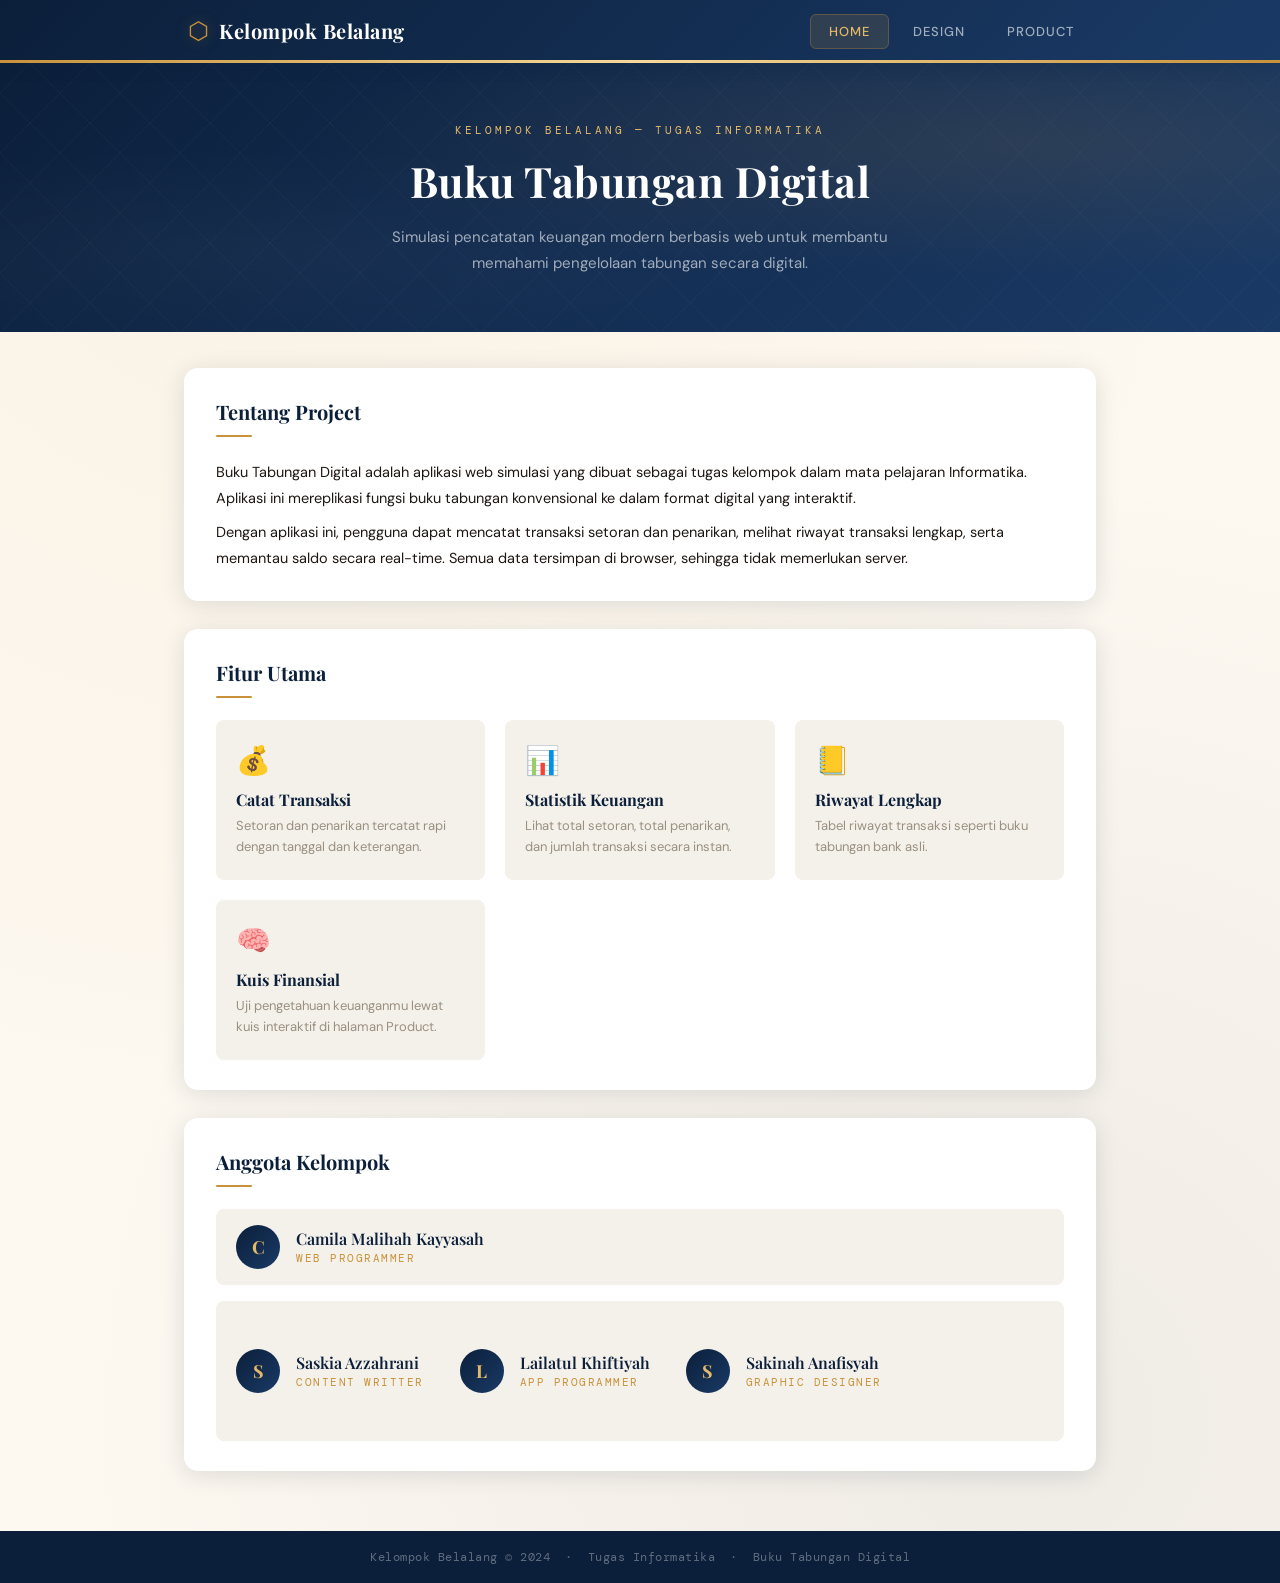
==== commit a4fb8333: "Update index.html" ====
--- a/index.html
+++ b/index.html
@@ -84,15 +84,28 @@
         <div class="member-avatar">C</div>
         <div>
           <p class="member-name">Camila Malihah Kayyasah</p>
-          <p class="member-role">Product & Development</p>
+          <p class="member-role">Web Programmer</p>
         </div>
       </div>
       <div class="member-item">
+        <div class="member-avatar">S</div>
+        <div>
+          <p class="member-name">Saskia Azzahrani</p>
+          <p class="member-role">Content Writter</p>
+        </div>
+      <div class="member-item">
         <div class="member-avatar">L</div>
         <div>
-          <p class="member-name">Laila</p>
-          <p class="member-role">Design</p>
+          <p class="member-name">Lailatul Khiftiyah</p>
+          <p class="member-role">App Programmer</p>
         </div>
+      <div class="member-item">
+        <div class="member-avatar">S</div>
+        <div>
+          <p class="member-name">Sakinah Anafisyah</p>
+          <p class="member-role">Graphic Designer</p>
+        </div>
+      </div>
       </div>
     </div>
   </section>
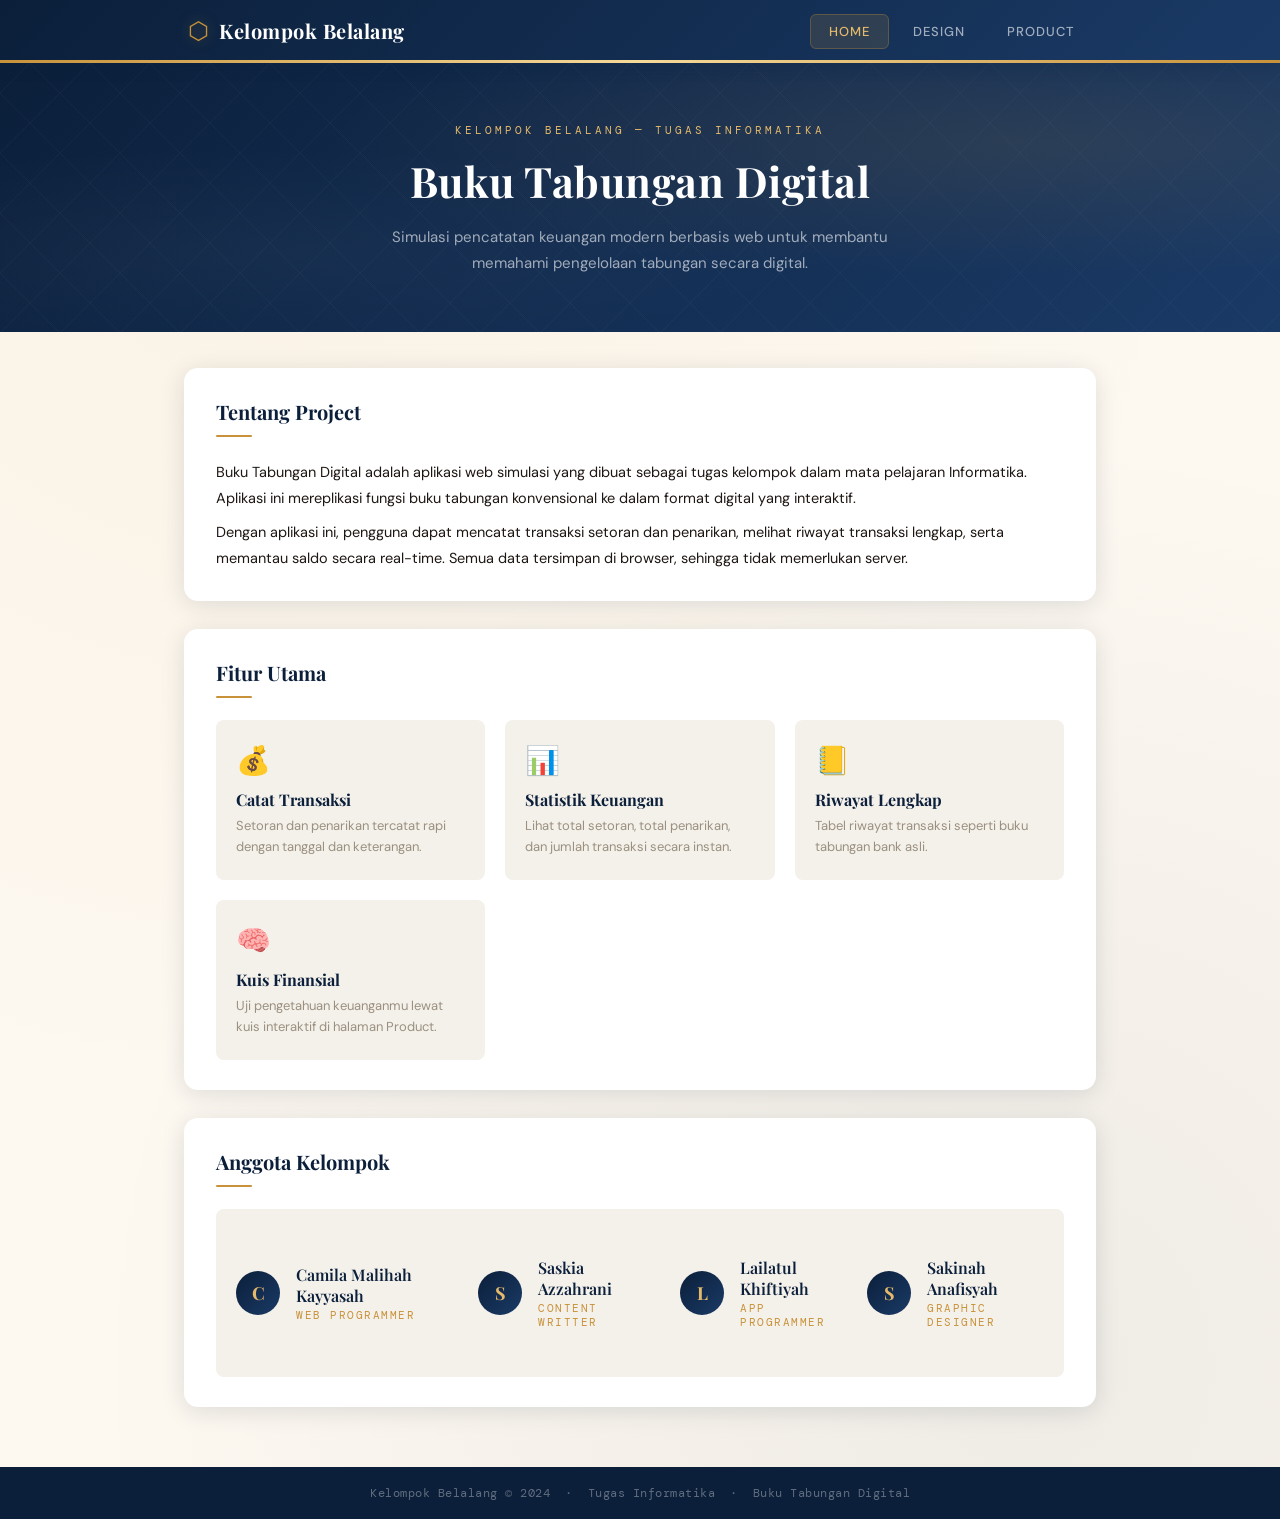
==== commit 9244584e: "Update index.html" ====
--- a/index.html
+++ b/index.html
@@ -86,13 +86,13 @@
           <p class="member-name">Camila Malihah Kayyasah</p>
           <p class="member-role">Web Programmer</p>
         </div>
-      </div>
       <div class="member-item">
         <div class="member-avatar">S</div>
         <div>
           <p class="member-name">Saskia Azzahrani</p>
           <p class="member-role">Content Writter</p>
         </div>
+      </div>
       <div class="member-item">
         <div class="member-avatar">L</div>
         <div>
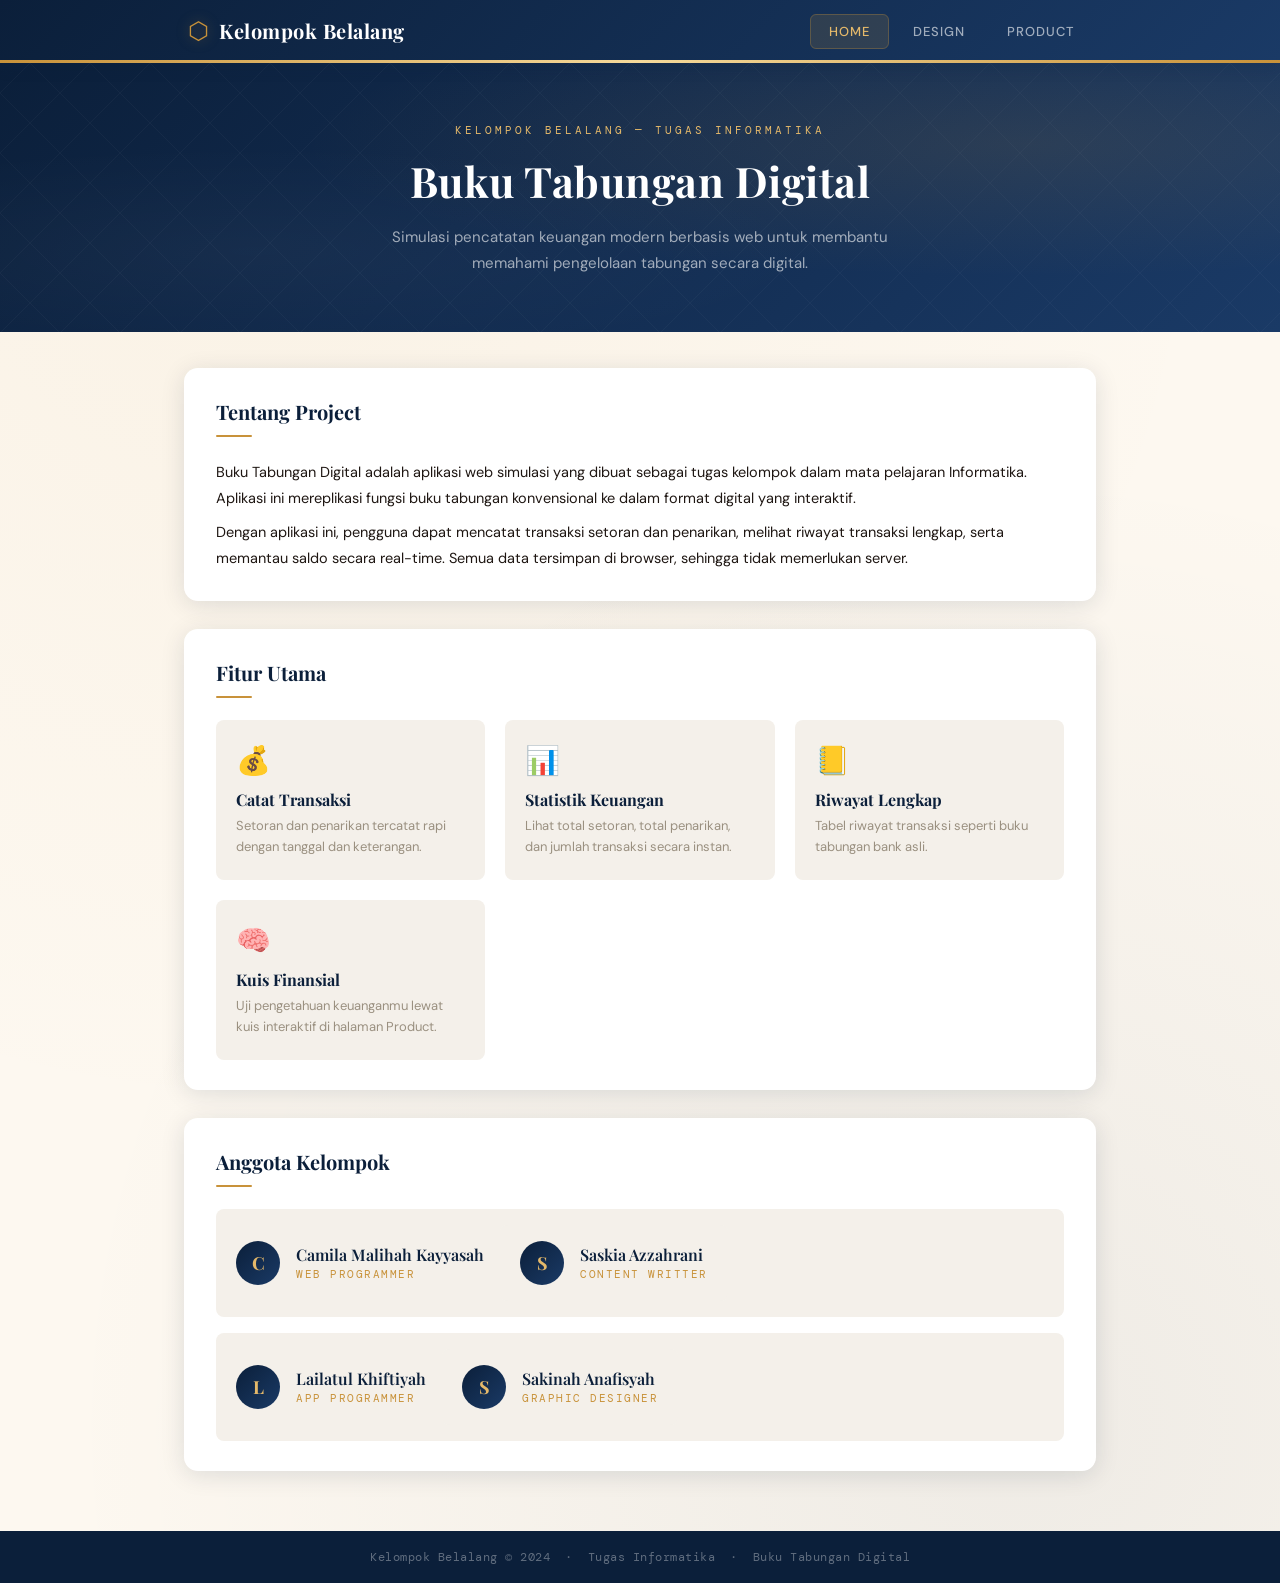
==== commit ac1b1ab8: "Update index.html" ====
--- a/index.html
+++ b/index.html
@@ -93,6 +93,7 @@
           <p class="member-role">Content Writter</p>
         </div>
       </div>
+    </div>
       <div class="member-item">
         <div class="member-avatar">L</div>
         <div>
